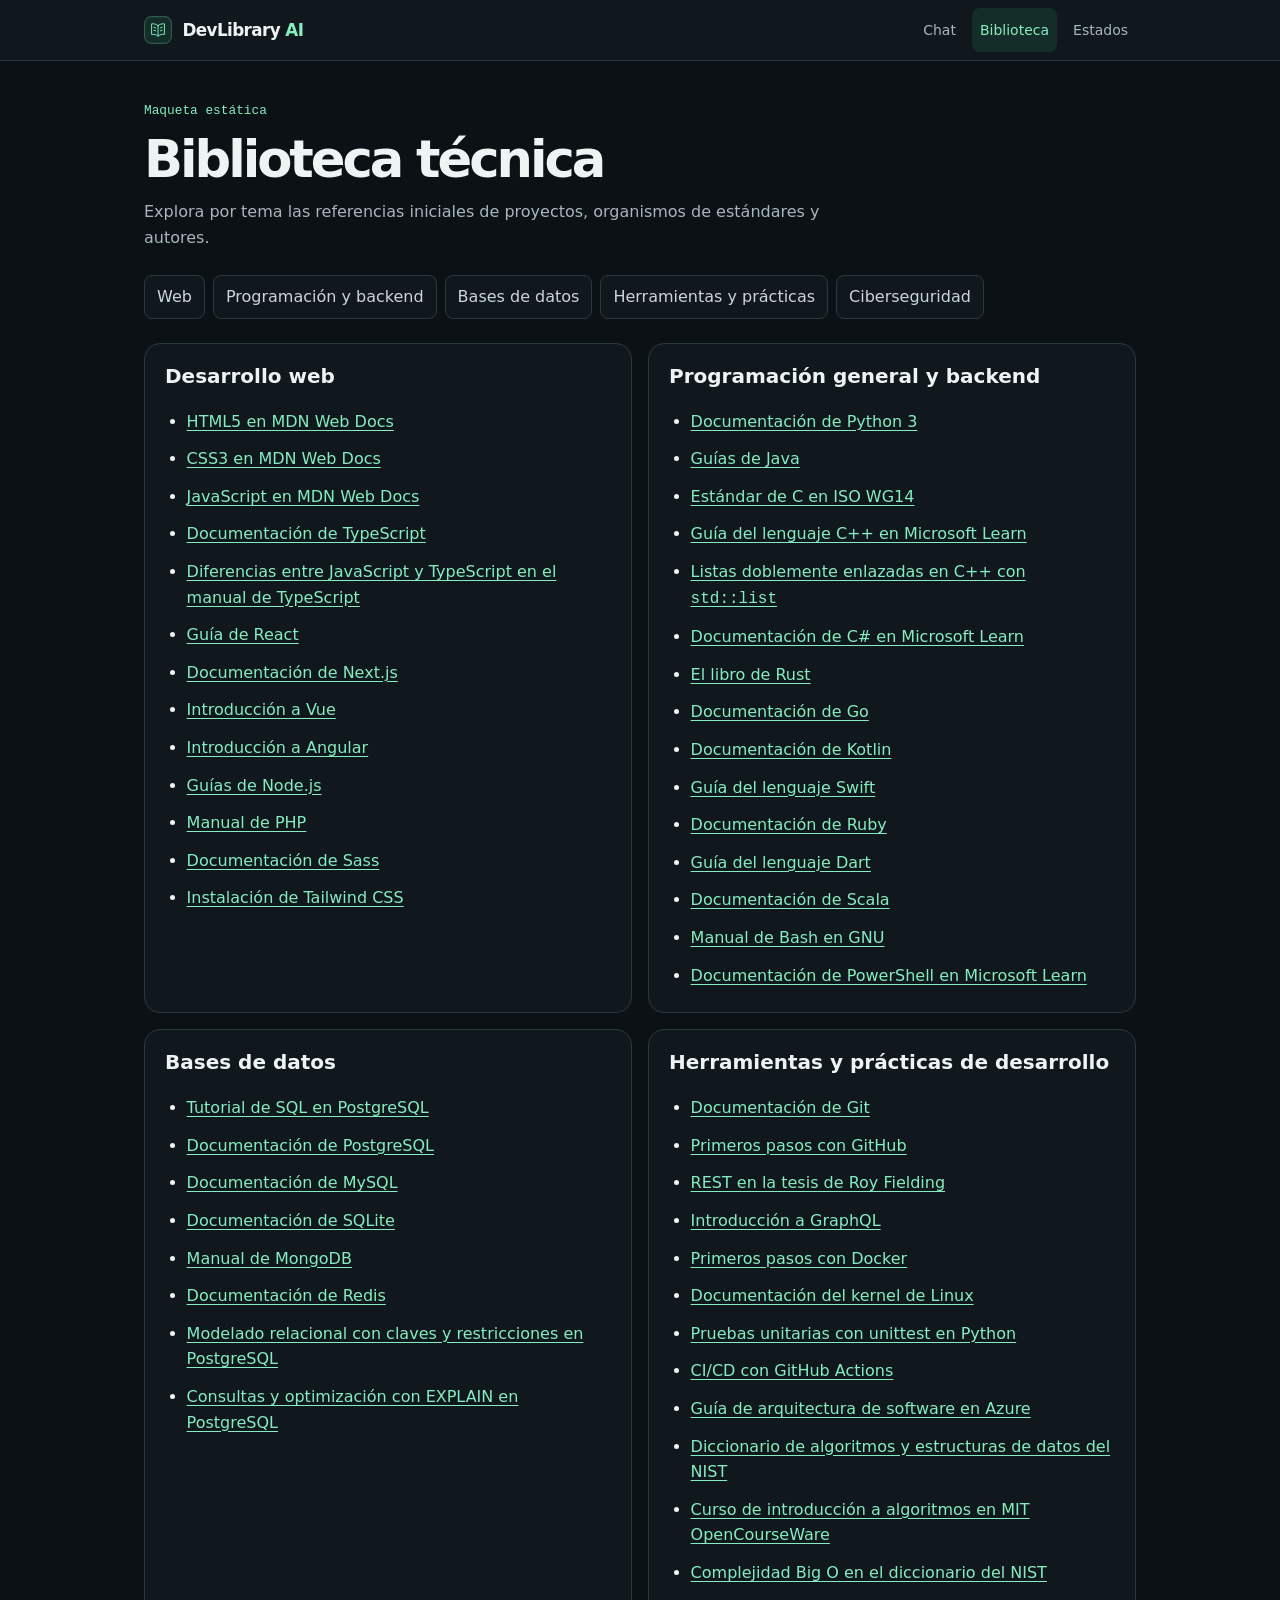
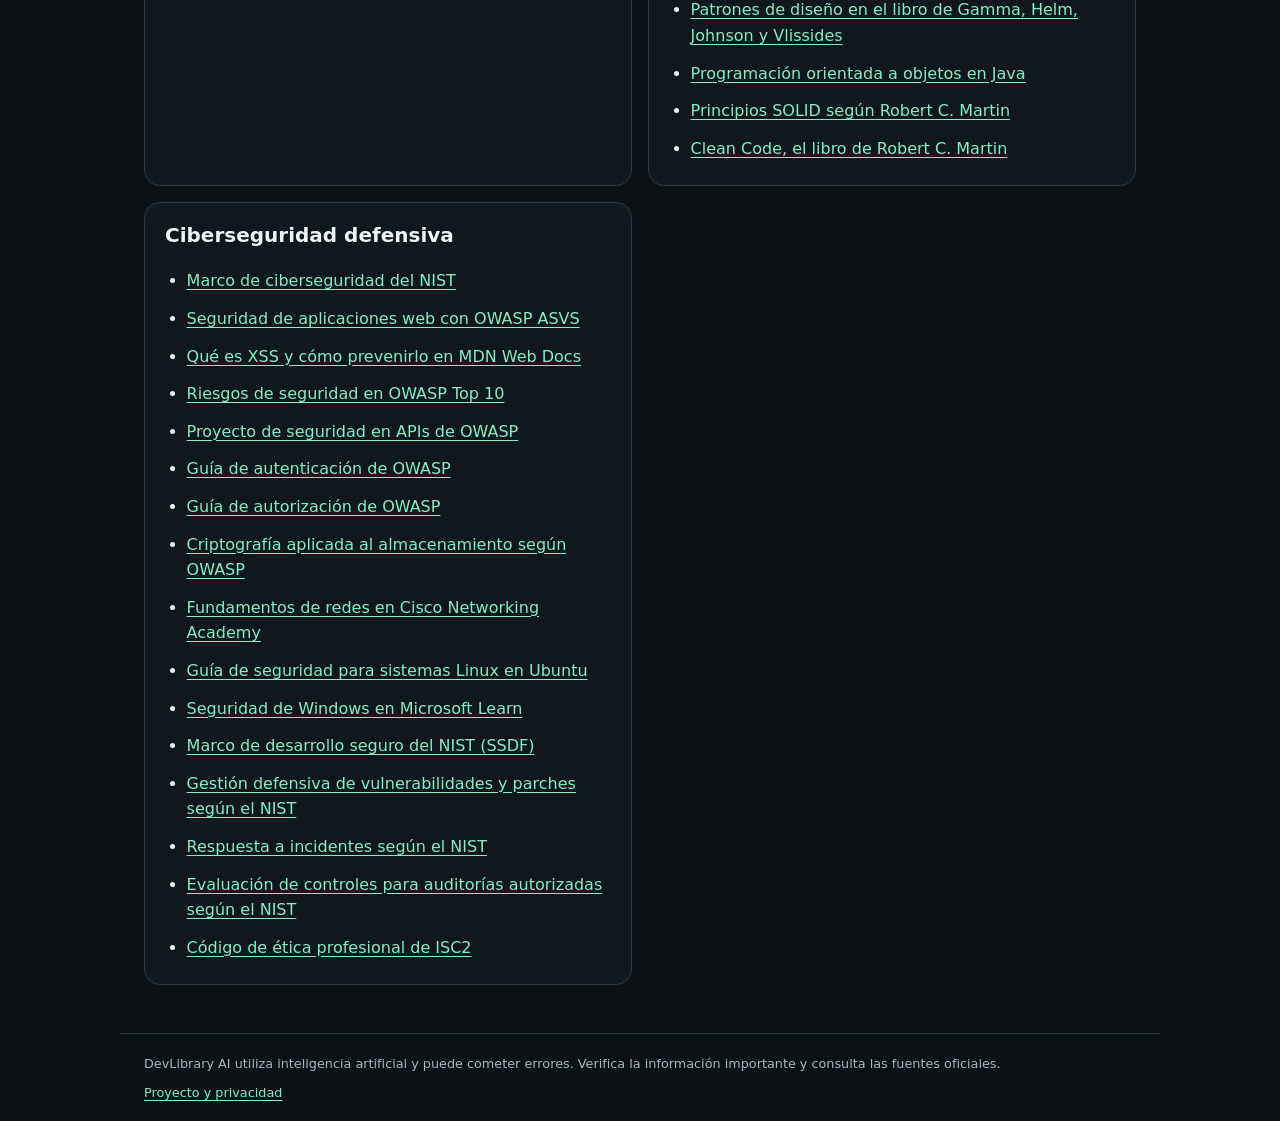
==== DevLibrary-AI/biblioteca.html @ d145ead6 "Añadir DevLibrary AI como proyecto estático" ====
<!doctype html>
<html lang="es">
<head>
  <meta charset="utf-8">
  <meta name="viewport" content="width=device-width, initial-scale=1">
  <title>Biblioteca técnica | DevLibrary AI</title>
  <meta name="description" content="Referencias iniciales sobre programación, desarrollo de software y ciberseguridad defensiva.">
  <link rel="icon" href="assets/icons/brand.svg" type="image/svg+xml">
  <link rel="stylesheet" href="css/styles.css">
</head>
<body class="subpage">
  <a class="skip-link" href="#contenido">Saltar al contenido</a>
  <header class="sub-header">
    <div class="sub-header__inner">
      <a class="brand" href="index.html">
        <img src="assets/icons/brand.svg" width="28" height="28" alt="">
        <span>DevLibrary <span class="brand__accent">AI</span></span>
      </a>
      <nav class="sub-nav" aria-label="Navegación principal">
        <a href="index.html">Chat</a>
        <a href="biblioteca.html" aria-current="page">Biblioteca</a>
        <a href="estados.html">Estados</a>
      </nav>
    </div>
  </header>

  <main class="page" id="contenido" tabindex="-1">
    <header class="page-intro">
      <p class="eyebrow">Maqueta estática</p>
      <h1>Biblioteca técnica</h1>
      <p>Explora por tema las referencias iniciales de proyectos, organismos de estándares y autores.</p>
    </header>

    <nav class="section-nav" aria-label="Temas de la biblioteca">
      <ul>
        <li><a href="#web">Web</a></li>
        <li><a href="#backend">Programación y backend</a></li>
        <li><a href="#datos">Bases de datos</a></li>
        <li><a href="#herramientas">Herramientas y prácticas</a></li>
        <li><a href="#seguridad">Ciberseguridad</a></li>
      </ul>
    </nav>

    <div class="catalog-grid">
      <section class="catalog-card" id="web">
        <h2>Desarrollo web</h2>
        <ul>
          <li><a href="https://developer.mozilla.org/es/docs/Web/HTML">HTML5 en MDN Web Docs</a></li>
          <li><a href="https://developer.mozilla.org/es/docs/Web/CSS">CSS3 en MDN Web Docs</a></li>
          <li><a href="https://developer.mozilla.org/es/docs/Web/JavaScript">JavaScript en MDN Web Docs</a></li>
          <li><a href="https://www.typescriptlang.org/docs/">Documentación de TypeScript</a></li>
          <li id="javascript-typescript"><a href="https://www.typescriptlang.org/docs/handbook/typescript-from-scratch.html">Diferencias entre JavaScript y TypeScript en el manual de TypeScript</a></li>
          <li><a href="https://react.dev/learn">Guía de React</a></li>
          <li><a href="https://nextjs.org/docs">Documentación de Next.js</a></li>
          <li><a href="https://vuejs.org/guide/introduction.html">Introducción a Vue</a></li>
          <li><a href="https://angular.dev/overview">Introducción a Angular</a></li>
          <li><a href="https://nodejs.org/en/learn">Guías de Node.js</a></li>
          <li><a href="https://www.php.net/manual/es/">Manual de PHP</a></li>
          <li><a href="https://sass-lang.com/documentation/">Documentación de Sass</a></li>
          <li><a href="https://tailwindcss.com/docs/installation">Instalación de Tailwind CSS</a></li>
        </ul>
      </section>

      <section class="catalog-card" id="backend">
        <h2>Programación general y backend</h2>
        <ul>
          <li><a href="https://docs.python.org/3/">Documentación de Python 3</a></li>
          <li><a href="https://dev.java/learn/">Guías de Java</a></li>
          <li><a href="https://www.open-std.org/jtc1/sc22/wg14/">Estándar de C en ISO WG14</a></li>
          <li><a href="https://learn.microsoft.com/es-es/cpp/cpp/?view=msvc-170">Guía del lenguaje C++ en Microsoft Learn</a></li>
          <li id="cpp"><a href="https://learn.microsoft.com/es-es/cpp/standard-library/list-class?view=msvc-170">Listas doblemente enlazadas en C++ con <code>std::list</code></a></li>
          <li><a href="https://learn.microsoft.com/es-es/dotnet/csharp/">Documentación de C# en Microsoft Learn</a></li>
          <li><a href="https://doc.rust-lang.org/book/">El libro de Rust</a></li>
          <li><a href="https://go.dev/doc/">Documentación de Go</a></li>
          <li><a href="https://kotlinlang.org/docs/home.html">Documentación de Kotlin</a></li>
          <li><a href="https://docs.swift.org/swift-book/documentation/the-swift-programming-language/">Guía del lenguaje Swift</a></li>
          <li><a href="https://www.ruby-lang.org/en/documentation/">Documentación de Ruby</a></li>
          <li><a href="https://dart.dev/language">Guía del lenguaje Dart</a></li>
          <li><a href="https://docs.scala-lang.org/">Documentación de Scala</a></li>
          <li><a href="https://www.gnu.org/software/bash/manual/">Manual de Bash en GNU</a></li>
          <li><a href="https://learn.microsoft.com/es-es/powershell/">Documentación de PowerShell en Microsoft Learn</a></li>
        </ul>
      </section>

      <section class="catalog-card" id="datos">
        <h2>Bases de datos</h2>
        <ul>
          <li><a href="https://www.postgresql.org/docs/current/tutorial-sql.html">Tutorial de SQL en PostgreSQL</a></li>
          <li><a href="https://www.postgresql.org/docs/">Documentación de PostgreSQL</a></li>
          <li><a href="https://dev.mysql.com/doc/">Documentación de MySQL</a></li>
          <li><a href="https://www.sqlite.org/docs.html">Documentación de SQLite</a></li>
          <li><a href="https://www.mongodb.com/docs/manual/">Manual de MongoDB</a></li>
          <li><a href="https://redis.io/docs/latest/">Documentación de Redis</a></li>
          <li><a href="https://www.postgresql.org/docs/current/ddl-constraints.html">Modelado relacional con claves y restricciones en PostgreSQL</a></li>
          <li><a href="https://www.postgresql.org/docs/current/using-explain.html">Consultas y optimización con EXPLAIN en PostgreSQL</a></li>
        </ul>
      </section>

      <section class="catalog-card" id="herramientas">
        <h2>Herramientas y prácticas de desarrollo</h2>
        <ul>
          <li><a href="https://git-scm.com/doc">Documentación de Git</a></li>
          <li><a href="https://docs.github.com/es/get-started">Primeros pasos con GitHub</a></li>
          <li><a href="https://ics.uci.edu/~fielding/pubs/dissertation/rest_arch_style.htm">REST en la tesis de Roy Fielding</a></li>
          <li><a href="https://graphql.org/learn/">Introducción a GraphQL</a></li>
          <li><a href="https://docs.docker.com/get-started/">Primeros pasos con Docker</a></li>
          <li><a href="https://docs.kernel.org/">Documentación del kernel de Linux</a></li>
          <li><a href="https://docs.python.org/es/3/library/unittest.html">Pruebas unitarias con unittest en Python</a></li>
          <li><a href="https://docs.github.com/es/actions">CI/CD con GitHub Actions</a></li>
          <li><a href="https://learn.microsoft.com/es-es/azure/architecture/guide/">Guía de arquitectura de software en Azure</a></li>
          <li><a href="https://xlinux.nist.gov/dads/">Diccionario de algoritmos y estructuras de datos del NIST</a></li>
          <li><a href="https://ocw.mit.edu/courses/6-006-introduction-to-algorithms-spring-2020/">Curso de introducción a algoritmos en MIT OpenCourseWare</a></li>
          <li><a href="https://xlinux.nist.gov/dads/HTML/bigOnotation.html">Complejidad Big O en el diccionario del NIST</a></li>
          <li><a href="https://www.informit.com/store/design-patterns-elements-of-reusable-object-oriented-9780201633610">Patrones de diseño en el libro de Gamma, Helm, Johnson y Vlissides</a></li>
          <li><a href="https://dev.java/learn/oop/">Programación orientada a objetos en Java</a></li>
          <li><a href="https://blog.cleancoder.com/uncle-bob/2020/10/18/Solid-Relevance.html">Principios SOLID según Robert C. Martin</a></li>
          <li><a href="https://www.informit.com/store/clean-code-a-handbook-of-agile-software-craftsmanship-9780132350884">Clean Code, el libro de Robert C. Martin</a></li>
        </ul>
      </section>

      <section class="catalog-card" id="seguridad">
        <h2>Ciberseguridad defensiva</h2>
        <ul>
          <li><a href="https://www.nist.gov/cyberframework">Marco de ciberseguridad del NIST</a></li>
          <li><a href="https://owasp.org/www-project-application-security-verification-standard/">Seguridad de aplicaciones web con OWASP ASVS</a></li>
          <li id="seguridad-web"><a href="https://developer.mozilla.org/es/docs/Glossary/Cross-site_scripting">Qué es XSS y cómo prevenirlo en MDN Web Docs</a></li>
          <li><a href="https://owasp.org/www-project-top-ten/">Riesgos de seguridad en OWASP Top 10</a></li>
          <li><a href="https://owasp.org/www-project-api-security/">Proyecto de seguridad en APIs de OWASP</a></li>
          <li><a href="https://cheatsheetseries.owasp.org/cheatsheets/Authentication_Cheat_Sheet.html">Guía de autenticación de OWASP</a></li>
          <li><a href="https://cheatsheetseries.owasp.org/cheatsheets/Authorization_Cheat_Sheet.html">Guía de autorización de OWASP</a></li>
          <li><a href="https://cheatsheetseries.owasp.org/cheatsheets/Cryptographic_Storage_Cheat_Sheet.html">Criptografía aplicada al almacenamiento según OWASP</a></li>
          <li><a href="https://www.netacad.com/courses/networking-basics">Fundamentos de redes en Cisco Networking Academy</a></li>
          <li><a href="https://documentation.ubuntu.com/security/">Guía de seguridad para sistemas Linux en Ubuntu</a></li>
          <li><a href="https://learn.microsoft.com/es-es/windows/security/">Seguridad de Windows en Microsoft Learn</a></li>
          <li><a href="https://csrc.nist.gov/pubs/sp/800/218/final">Marco de desarrollo seguro del NIST (SSDF)</a></li>
          <li><a href="https://csrc.nist.gov/pubs/sp/800/40/r4/final">Gestión defensiva de vulnerabilidades y parches según el NIST</a></li>
          <li><a href="https://csrc.nist.gov/pubs/sp/800/61/r3/final">Respuesta a incidentes según el NIST</a></li>
          <li><a href="https://csrc.nist.gov/pubs/sp/800/53/a/r5/final">Evaluación de controles para auditorías autorizadas según el NIST</a></li>
          <li><a href="https://www.isc2.org/ethics">Código de ética profesional de ISC2</a></li>
        </ul>
      </section>
    </div>
  </main>

  <footer class="sub-footer">
    <p>DevLibrary AI utiliza inteligencia artificial y puede cometer errores. Verifica la información importante y consulta las fuentes oficiales.</p>
    <p><a href="index.html#proyecto">Proyecto y privacidad</a></p>
  </footer>
</body>
</html>
---- DevLibrary-AI/css/styles.css ----
/* 1. Tokens */
:root {
  color-scheme: dark;
  --canvas: #0b1115;
  --surface: #10181d;
  --panel: #131e24;
  --raised: #1c2a31;
  --line: #293940;
  --field-line: #53676f;
  --text: #edf4f3;
  --muted: #a6b7bd;
  --soft: #c8d7da;
  --mint: #85edc0;
  --mint-bg: #152d28;
  --mint-line: #31594d;
  --blue-bg: #1b263e;
  --cyan-bg: #162b35;
  --amber: #f2cca0;
  --amber-bg: #312620;
  --danger: #ffb5b1;
  --danger-bg: #302123;
  --font: "Inter", system-ui, -apple-system, BlinkMacSystemFont, "Segoe UI", sans-serif;
  --mono: "JetBrains Mono", ui-monospace, "Cascadia Code", Consolas, monospace;
  --s1: .25rem;
  --s2: .5rem;
  --s3: .75rem;
  --s4: 1rem;
  --s5: 1.25rem;
  --s6: 1.5rem;
  --s8: 2rem;
  --s10: 2.5rem;
  --s12: 3rem;
  --r1: .5rem;
  --r2: .75rem;
  --r3: 1rem;
  --sidebar: 15.5rem;
  --reading: 46rem;
  --wide: 65rem;
  --shadow: 0 12px 32px #0003;
}

/* 2. Normalización y base */
*, *::before, *::after { box-sizing: border-box; }

body {
  margin: 0;
  background: var(--canvas);
  color: var(--text);
  font: 1rem/1.6 var(--font);
  overflow-wrap: anywhere;
}

h1, h2, h3, h4, p { margin: 0; }
h1, h2, h3, h4 { line-height: 1.25; }
ul, ol { padding-inline-start: 1.35em; }
img { display: block; }
button, textarea { font: inherit; }
textarea { color: inherit; }
a { color: var(--mint); text-underline-offset: .2em; }
a:hover { color: var(--text); }
:focus-visible { outline: 2px solid var(--mint); outline-offset: 3px; }
[tabindex="-1"]:focus { outline-offset: -2px; }
[id] { scroll-margin-block-start: var(--s4); }

.visually-hidden,
.skip-link:not(:focus) {
  position: absolute;
  width: 1px;
  height: 1px;
  padding: 0;
  margin: -1px;
  clip-path: inset(50%);
  overflow: hidden;
  white-space: nowrap;
}

.skip-link:focus {
  position: fixed;
  z-index: 3;
  inset: var(--s3) auto auto var(--s3);
  padding: var(--s2) var(--s4);
  border-radius: var(--r1);
  background: var(--mint-bg);
  color: var(--mint);
}

/* 3. Navegación y distribución */
.workspace { min-block-size: 100vh; }

.workspace-header,
.sub-header { background: var(--surface); border-block-end: 1px solid var(--line); }

.workspace-header,
.sub-header__inner {
  display: flex;
  flex-wrap: wrap;
  align-items: center;
  justify-content: space-between;
  column-gap: var(--s5);
  row-gap: var(--s1);
  padding: var(--s2) var(--s4);
}

.brand {
  display: inline-flex;
  align-items: center;
  gap: .65rem;
  min-block-size: 2.75rem;
  color: var(--text);
  font-size: 1.05rem;
  font-weight: 750;
  letter-spacing: -.035em;
  text-decoration: none;
}

.brand img { flex: none; }
.brand__accent { color: var(--mint); }

.workspace-header__nav,
.sub-nav {
  display: flex;
  align-items: center;
  flex-wrap: wrap;
  gap: var(--s1) var(--s2);
}

.workspace-header__nav { flex-basis: 100%; order: 1; }

.workspace-header__nav a,
.sub-nav a {
  display: inline-flex;
  align-items: center;
  min-block-size: 2.75rem;
  padding-inline: var(--s2);
  border-radius: var(--r1);
  color: var(--muted);
  font-size: .875rem;
  text-decoration: none;
}

.workspace-header__nav a:hover,
.sub-nav a:hover { color: var(--text); background: var(--raised); }

.workspace-header__nav [aria-current="page"],
.sub-nav [aria-current="page"] { color: var(--mint); background: var(--mint-bg); }

.mode {
  display: inline-flex;
  align-items: center;
  gap: var(--s2);
  color: var(--muted);
  font-size: .75rem;
}

.mode::before {
  content: "";
  width: .4rem;
  height: .4rem;
  border-radius: 50%;
  background: var(--mint);
}

.sidebar { display: none; }

/* 4. Bienvenida y sugerencias */
.chat {
  display: flex;
  min-inline-size: 0;
  flex-direction: column;
  background-image: radial-gradient(ellipse at 50% 8%, #15332e65, transparent 58%);
}

.chat__inner {
  width: min(100%, var(--reading));
  margin-inline: auto;
  padding: var(--s8) var(--s4) var(--s4);
}

.welcome { text-align: center; margin-block-end: var(--s8); }

.welcome__emblem {
  display: grid;
  width: 5.75rem;
  aspect-ratio: 1;
  place-items: center;
  margin: 0 auto var(--s5);
  border: 1px solid var(--mint-line);
  border-radius: 1.5rem;
  background: linear-gradient(145deg, #284a3e, #10221f 70%);
  box-shadow: 0 0 44px #449d7340;
}

.welcome__description {
  max-width: 50ch;
  margin: var(--s3) auto 0;
  color: var(--muted);
}

.welcome h1, .page-intro h1 {
  font-size: clamp(2rem, 6vw, 3.2rem);
  letter-spacing: -.059em;
  line-height: 1.08;
  text-wrap: balance;
}

.suggestions { margin-block-end: var(--s6); }
.suggestions h2 { margin-block-end: var(--s3); color: var(--soft); font-size: .875rem; }

.suggestions__grid {
  display: grid;
  gap: var(--s2);
  list-style: none;
  padding: 0;
  margin: 0;
}

.suggestion {
  display: grid;
  grid-template-columns: auto minmax(0, 1fr) auto;
  gap: var(--s3);
  align-items: center;
  height: 100%;
  min-block-size: 4.25rem;
  padding: var(--s2) var(--s3);
  border: 1px solid var(--line);
  border-radius: var(--r2);
  background: var(--surface);
  text-decoration: none;
}

.suggestion:hover { background: var(--panel); border-color: var(--field-line); }

.suggestion__icon {
  display: grid;
  place-items: center;
  inline-size: 2.1rem;
  block-size: 2.1rem;
  border-radius: var(--r1);
}

.suggestion__icon--web { background: var(--mint-bg); }
.suggestion__icon--python { background: var(--blue-bg); }
.suggestion__icon--data { background: var(--cyan-bg); }
.suggestion__icon--security { background: var(--amber-bg); }

.suggestion strong { display: block; color: var(--text); font-size: .9rem; }
.suggestion strong + span { display: block; color: var(--muted); font-size: .82rem; }

/* 5. Consulta y pie */
.chat__composer { display: grid; gap: var(--s2); min-inline-size: 0; }
.chat__composer label { color: var(--soft); font-size: .875rem; font-weight: 650; }

.chat__input {
  display: flex;
  gap: var(--s2);
  align-items: flex-end;
  padding: var(--s2);
  border: 1px solid var(--field-line);
  border-radius: var(--r3);
  background: var(--panel);
  box-shadow: var(--shadow);
}

.chat__composer textarea {
  display: block;
  width: 100%;
  min-width: 0;
  min-height: 3.2rem;
  padding: var(--s2) var(--s3);
  border: 1px solid var(--field-line);
  border-radius: var(--r1);
  background: var(--panel);
  resize: vertical;
}

.chat__input textarea {
  flex: 1;
  border-color: transparent;
  background: transparent;
}

.chat__composer textarea::placeholder { color: var(--muted); opacity: 1; }

.chat__composer button {
  display: inline-grid;
  place-items: center;
  min-height: 2.75rem;
  min-width: 2.75rem;
  justify-self: start;
  padding: var(--s2) var(--s3);
  border: 1px solid var(--field-line);
  border-radius: var(--r1);
  color: var(--text);
  background: var(--raised);
}

.chat__input button { padding: var(--s2); }
.chat__composer button:disabled { color: var(--muted); cursor: default; }

.chat__hint,
.workspace-footer,
.sub-footer { color: var(--muted); font-size: .8rem; }

.workspace-footer {
  width: min(100%, var(--reading));
  margin-inline: auto;
  padding: var(--s2) var(--s4) var(--s4);
  text-align: center;
}

.project-info { margin-block-start: var(--s2); }
.project-info summary {
  width: fit-content;
  margin-inline: auto;
  padding-block: var(--s2);
  cursor: pointer;
  color: var(--soft);
}
.project-info p + p { margin-block-start: var(--s2); }

/* 6. Biblioteca y galería */
.sub-header__inner,
.page,
.sub-footer {
  width: min(100%, var(--wide));
  margin-inline: auto;
  padding-inline: var(--s4);
}

.page { padding-block: var(--s10) var(--s12); }
.page-intro { max-inline-size: 68ch; display: grid; gap: var(--s3); margin-block-end: var(--s6); }
.page-intro p { color: var(--muted); }
.eyebrow { color: var(--mint); font: .8rem/1.5 var(--mono); }
.page-intro .eyebrow { color: var(--mint); }
.sub-footer { padding-block: var(--s5); border-block-start: 1px solid var(--line); }
.sub-footer p + p { margin-block-start: var(--s2); }

.section-nav {
  display: flex;
  flex-wrap: wrap;
  align-items: center;
  gap: var(--s2);
  margin-block: 0 var(--s6);
  padding: 0;
  list-style: none;
}

.section-nav ul {
  display: flex;
  flex-wrap: wrap;
  gap: var(--s2);
  margin: 0;
  padding: 0;
  list-style: none;
}

.section-nav a {
  display: inline-flex;
  align-items: center;
  min-block-size: 2.75rem;
  padding: var(--s1) var(--s3);
  border: 1px solid var(--line);
  border-radius: var(--r1);
  background: var(--surface);
  color: var(--soft);
  text-decoration: none;
}

.section-nav a:hover { border-color: var(--mint-line); background: var(--mint-bg); color: var(--mint); }

.catalog-grid { display: grid; gap: var(--s4); }
.catalog-card, .state {
  min-inline-size: 0;
  padding: var(--s4);
  background: var(--surface);
  border: 1px solid var(--line);
  border-radius: var(--r3);
}

.catalog-card h2, .state h2 { font-size: 1.25rem; }
.catalog-card p, .state > p { margin-block-start: var(--s2); color: var(--muted); }
.catalog-card ul { margin-block-end: 0; }
.catalog-card li + li { margin-block-start: var(--s1); }

.catalog-card li > a {
  display: block;
  min-block-size: 1.5rem;
  padding-block: var(--s1);
}

.catalog-card :target {
  border-radius: var(--r1);
  background: var(--mint-bg);
  outline: 2px solid var(--mint-line);
  outline-offset: var(--s1);
}

.state + .state { margin-block-start: var(--s4); }
.state > * + * { margin-block-start: var(--s3); }
.state__label { color: var(--mint); font: .78rem/1.5 var(--mono); }
.state > .state__label { color: var(--mint); }

.chat__messages { display: grid; gap: var(--s4); min-inline-size: 0; }
.chat__messages[tabindex] {
  max-block-size: 34rem;
  overflow-y: auto;
  padding: var(--s3);
  border: 1px solid var(--line);
  border-radius: var(--r2);
  background: var(--canvas);
}

.chat__message {
  min-inline-size: 0;
  padding: var(--s4);
  border: 1px solid var(--line);
  border-radius: var(--r2);
  background: var(--panel);
}

.chat__message > * + * { margin-block-start: var(--s3); }
.chat__message--user { width: fit-content; max-width: 93%; justify-self: end; background: var(--mint-bg); border-color: var(--mint-line); }
.chat__message--assistant { max-width: var(--reading); }
.chat__sources { border-block-start: 1px solid var(--line); padding-block-start: var(--s3); }
.chat__sources ul { margin-block-end: 0; }

.chat__sources > p {
  margin-block-start: var(--s2);
  color: var(--muted);
  font-size: .875rem;
}

.code-block {
  display: block;
  max-inline-size: 100%;
  margin-inline: 0;
  padding: var(--s3);
  overflow-x: auto;
  border: 1px solid var(--line);
  border-radius: var(--r1);
  background: var(--canvas);
  color: var(--soft);
  font: .875rem/1.65 var(--mono);
  overflow-wrap: normal;
}

code { font-family: var(--mono); }

.status-box {
  display: grid;
  gap: var(--s2);
  padding: var(--s3) var(--s4);
  border: 1px solid var(--line);
  border-inline-start: 3px solid var(--field-line);
  border-radius: var(--r1);
  background: var(--panel);
  color: var(--soft);
}

.status-box--error { border-inline-start-color: var(--danger); background: var(--danger-bg); }
.status-box--loading { min-block-size: 6rem; border-inline-start-color: var(--mint); }
.status-box--neutral { border-inline-start-color: var(--amber); }

.status-box--loading::before {
  content: "";
  inline-size: .85rem;
  block-size: .85rem;
  border: 2px solid var(--mint-line);
  border-inline-end-color: var(--mint);
  border-radius: 50%;
  animation: rotate 1.1s linear infinite;
}

@keyframes rotate { to { transform: rotate(360deg); } }

/* 7. Adaptación */
@media (min-width: 35rem) {
  .workspace-header__nav { flex-basis: auto; order: 0; }
  .suggestions__grid, .catalog-grid { grid-template-columns: repeat(2, minmax(0, 1fr)); }
  .chat__inner { padding-inline: var(--s6); }
  .page, .sub-header__inner, .sub-footer { padding-inline: var(--s6); }
  .catalog-card, .state { padding: var(--s5); }
}

@media (min-width: 55rem) {
  .workspace {
    display: grid;
    grid-template: auto 1fr / var(--sidebar) minmax(0, 1fr);
  }

  .workspace-header {
    grid-column: 1 / -1;
    min-block-size: 4.25rem;
    padding-inline: var(--s5);
  }

  .workspace-header__nav { margin-inline-end: auto; }

  .sidebar {
    display: flex;
    background: var(--surface);
    border-inline-end: 1px solid var(--line);
  }

  .sidebar__nav {
    display: flex;
    flex-direction: column;
    width: 100%;
    gap: var(--s5);
    padding: var(--s4);
  }

  .sidebar__nav a {
    display: flex;
    align-items: center;
    gap: var(--s2);
    min-block-size: 2.45rem;
    padding: var(--s2);
    border-radius: var(--r1);
    color: var(--soft);
    font-size: .84rem;
    text-decoration: none;
  }

  .sidebar__nav a:hover { background: var(--raised); color: var(--text); }
  .sidebar__nav img { flex: none; }
  .sidebar__nav .sidebar__new {
    min-block-size: 2.75rem;
    justify-content: center;
    border: 1px solid var(--mint-line);
    background: var(--mint-bg);
    color: var(--mint);
    font-weight: 650;
  }

  .sidebar__section h2 {
    padding-inline: var(--s2);
    margin-block-end: var(--s1);
    color: var(--muted);
    font: .72rem/1.4 var(--mono);
  }

  .sidebar__section ul { margin: 0; padding: 0; list-style: none; }
  .sidebar__nav .sidebar__about { margin-block-start: auto; border-block-start: 1px solid var(--line); border-radius: 0; }
  .chat { justify-content: center; }
  .chat__inner { padding-block-start: var(--s10); }
  .welcome { margin-block-end: var(--s10); }
}

@media (prefers-reduced-motion: reduce) {
  .status-box--loading::before { animation: none; }
}
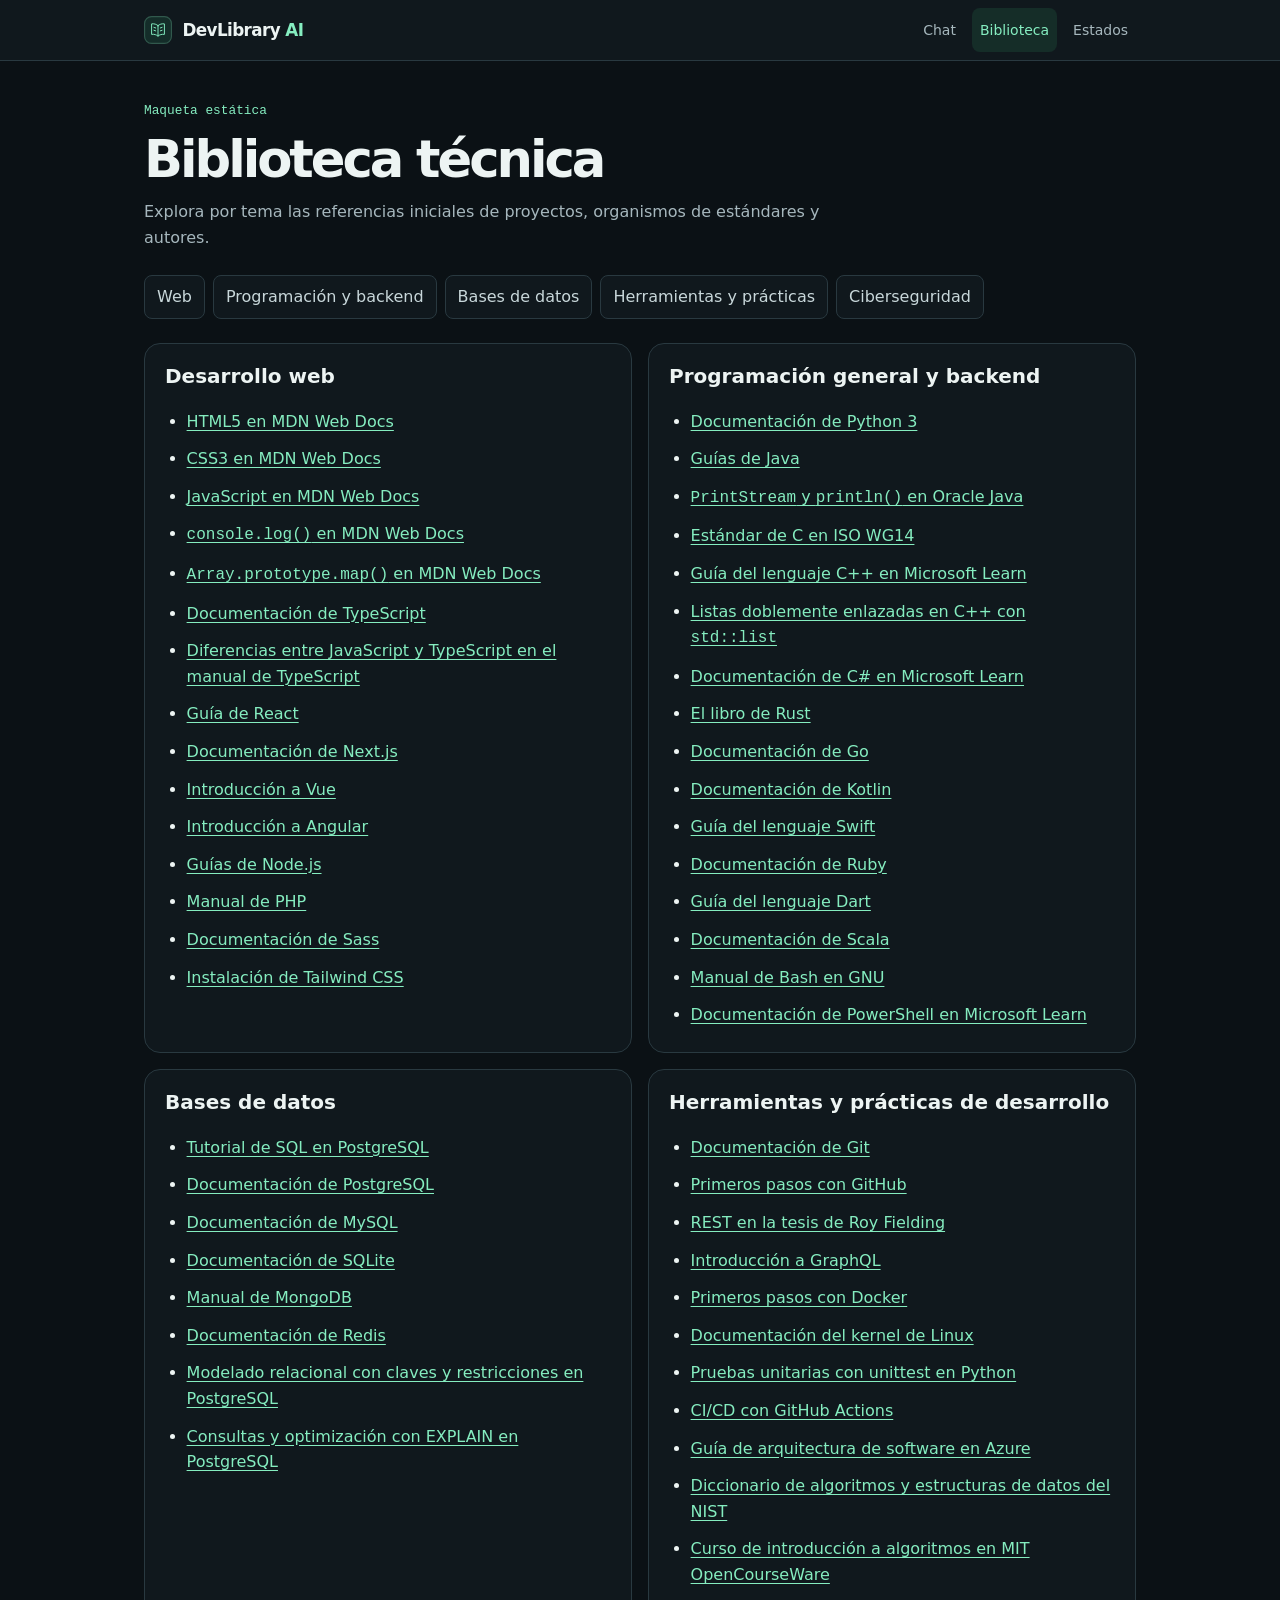
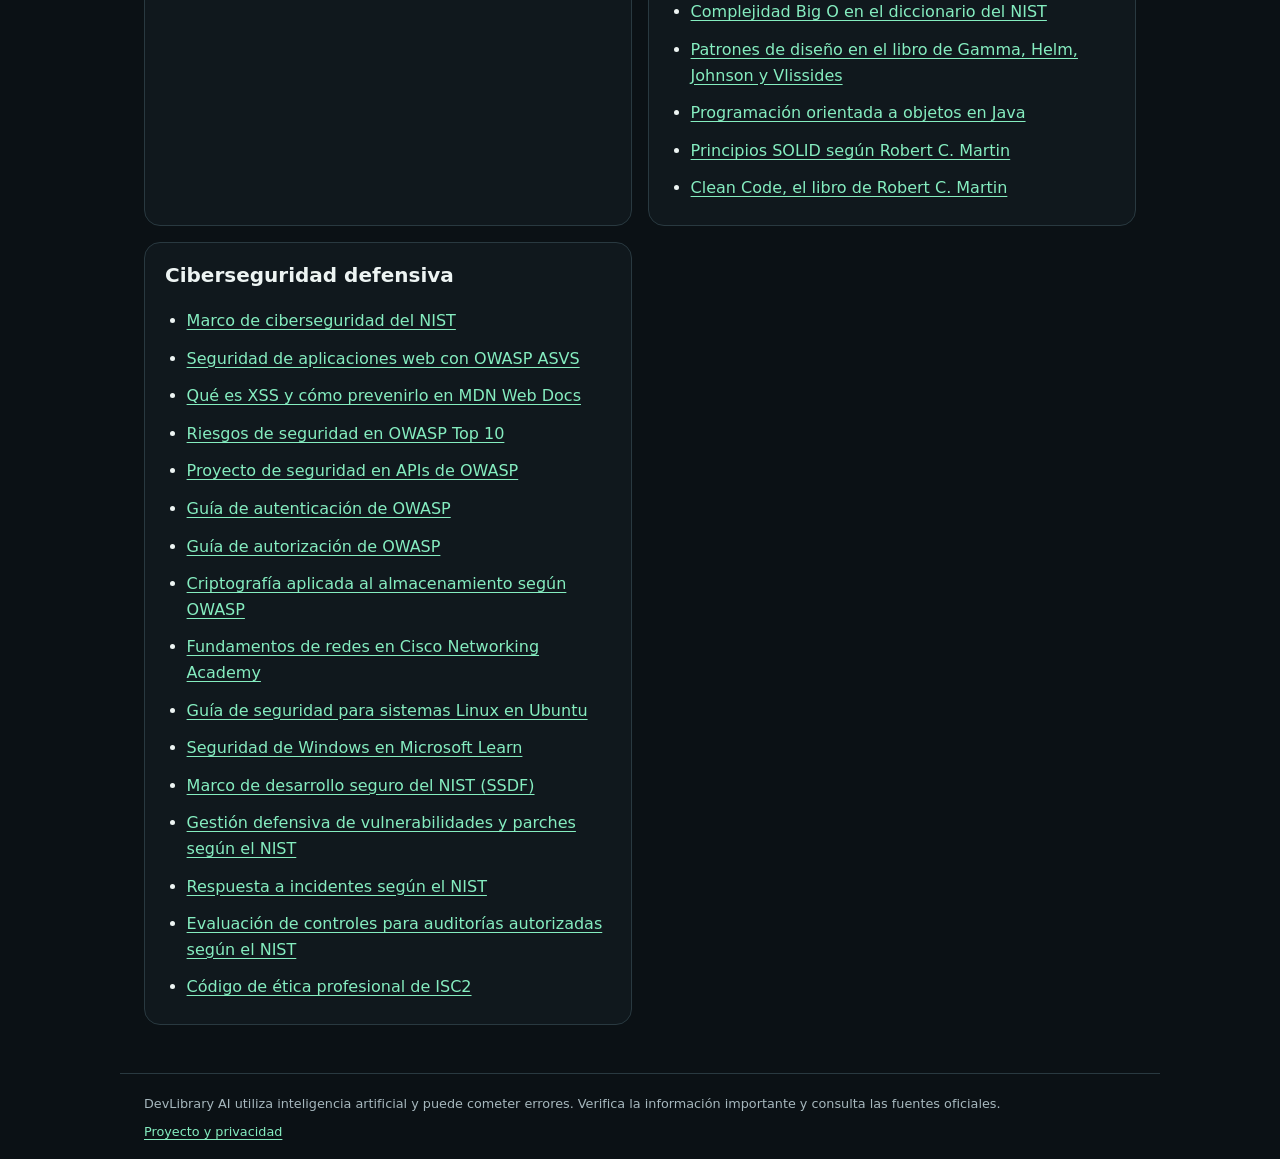
==== commit a28c2d23: "Ampliar ejemplos y referencias de JavaScript y Java" ====
--- a/DevLibrary-AI/biblioteca.html
+++ b/DevLibrary-AI/biblioteca.html
@@ -48,6 +48,8 @@
           <li><a href="https://developer.mozilla.org/es/docs/Web/HTML">HTML5 en MDN Web Docs</a></li>
           <li><a href="https://developer.mozilla.org/es/docs/Web/CSS">CSS3 en MDN Web Docs</a></li>
           <li><a href="https://developer.mozilla.org/es/docs/Web/JavaScript">JavaScript en MDN Web Docs</a></li>
+          <li><a href="https://developer.mozilla.org/es/docs/Web/API/console/log_static"><code>console.log()</code> en MDN Web Docs</a></li>
+          <li><a href="https://developer.mozilla.org/es/docs/Web/JavaScript/Reference/Global_Objects/Array/map"><code>Array.prototype.map()</code> en MDN Web Docs</a></li>
           <li><a href="https://www.typescriptlang.org/docs/">Documentación de TypeScript</a></li>
           <li id="javascript-typescript"><a href="https://www.typescriptlang.org/docs/handbook/typescript-from-scratch.html">Diferencias entre JavaScript y TypeScript en el manual de TypeScript</a></li>
           <li><a href="https://react.dev/learn">Guía de React</a></li>
@@ -66,6 +68,7 @@
         <ul>
           <li><a href="https://docs.python.org/3/">Documentación de Python 3</a></li>
           <li><a href="https://dev.java/learn/">Guías de Java</a></li>
+          <li><a href="https://docs.oracle.com/en/java/javase/25/docs/api/java.base/java/io/PrintStream.html"><code>PrintStream</code> y <code>println()</code> en Oracle Java</a></li>
           <li><a href="https://www.open-std.org/jtc1/sc22/wg14/">Estándar de C en ISO WG14</a></li>
           <li><a href="https://learn.microsoft.com/es-es/cpp/cpp/?view=msvc-170">Guía del lenguaje C++ en Microsoft Learn</a></li>
           <li id="cpp"><a href="https://learn.microsoft.com/es-es/cpp/standard-library/list-class?view=msvc-170">Listas doblemente enlazadas en C++ con <code>std::list</code></a></li>
--- a/DevLibrary-AI/css/styles.css
+++ b/DevLibrary-AI/css/styles.css
@@ -220,6 +220,8 @@
   gap: var(--s3);
   align-items: center;
   height: 100%;
+  width: 100%;
+  text-align: start;
   min-block-size: 4.25rem;
   padding: var(--s2) var(--s3);
   border: 1px solid var(--line);
@@ -229,6 +231,7 @@
 }
 
 .suggestion:hover { background: var(--panel); border-color: var(--field-line); }
+.suggestion:not(:disabled) { cursor: pointer; }
 
 .suggestion__icon {
   display: grid;
@@ -296,6 +299,23 @@
 
 .chat__input button { padding: var(--s2); }
 .chat__composer button:disabled { color: var(--muted); cursor: default; }
+.chat__composer button:not(:disabled) { background: var(--mint-bg); border-color: var(--mint-line); cursor: pointer; }
+.chat__composer button:not(:disabled):hover { border-color: var(--mint); }
+
+.chat__history:not([hidden]) {
+  display: grid;
+  gap: var(--s4);
+  max-block-size: min(55vh, 30rem);
+  margin-block-end: var(--s5);
+  padding: var(--s2);
+  overflow-y: auto;
+}
+
+.chat__history .chat__message p { white-space: pre-wrap; }
+.chat__history .chat__message small { display: block; color: var(--muted); }
+#estado-consulta { color: var(--danger); }
+#estado-consulta:empty { margin-block-start: calc(-1 * var(--s2)); }
+.chat__composer [aria-invalid="true"] { border-color: var(--danger); }
 
 .chat__hint,
 .workspace-footer,
@@ -460,6 +480,23 @@
 .status-box--error { border-inline-start-color: var(--danger); background: var(--danger-bg); }
 .status-box--loading { min-block-size: 6rem; border-inline-start-color: var(--mint); }
 .status-box--neutral { border-inline-start-color: var(--amber); }
+
+.chat__connection { margin-block-end: var(--s3); }
+.chat__connection:empty { margin: 0; padding: 0; border: 0; }
+.chat__pending { min-block-size: auto; }
+.chat__history .status-box h2 { font-size: 1rem; }
+
+.chat__retry {
+  justify-self: start;
+  padding: var(--s2) var(--s3);
+  border: 1px solid var(--field-line);
+  border-radius: var(--r1);
+  background: var(--raised);
+  color: var(--text);
+}
+
+.chat__retry:not(:disabled) { cursor: pointer; }
+.chat__retry:not(:disabled):hover { border-color: var(--mint); }
 
 .status-box--loading::before {
   content: "";
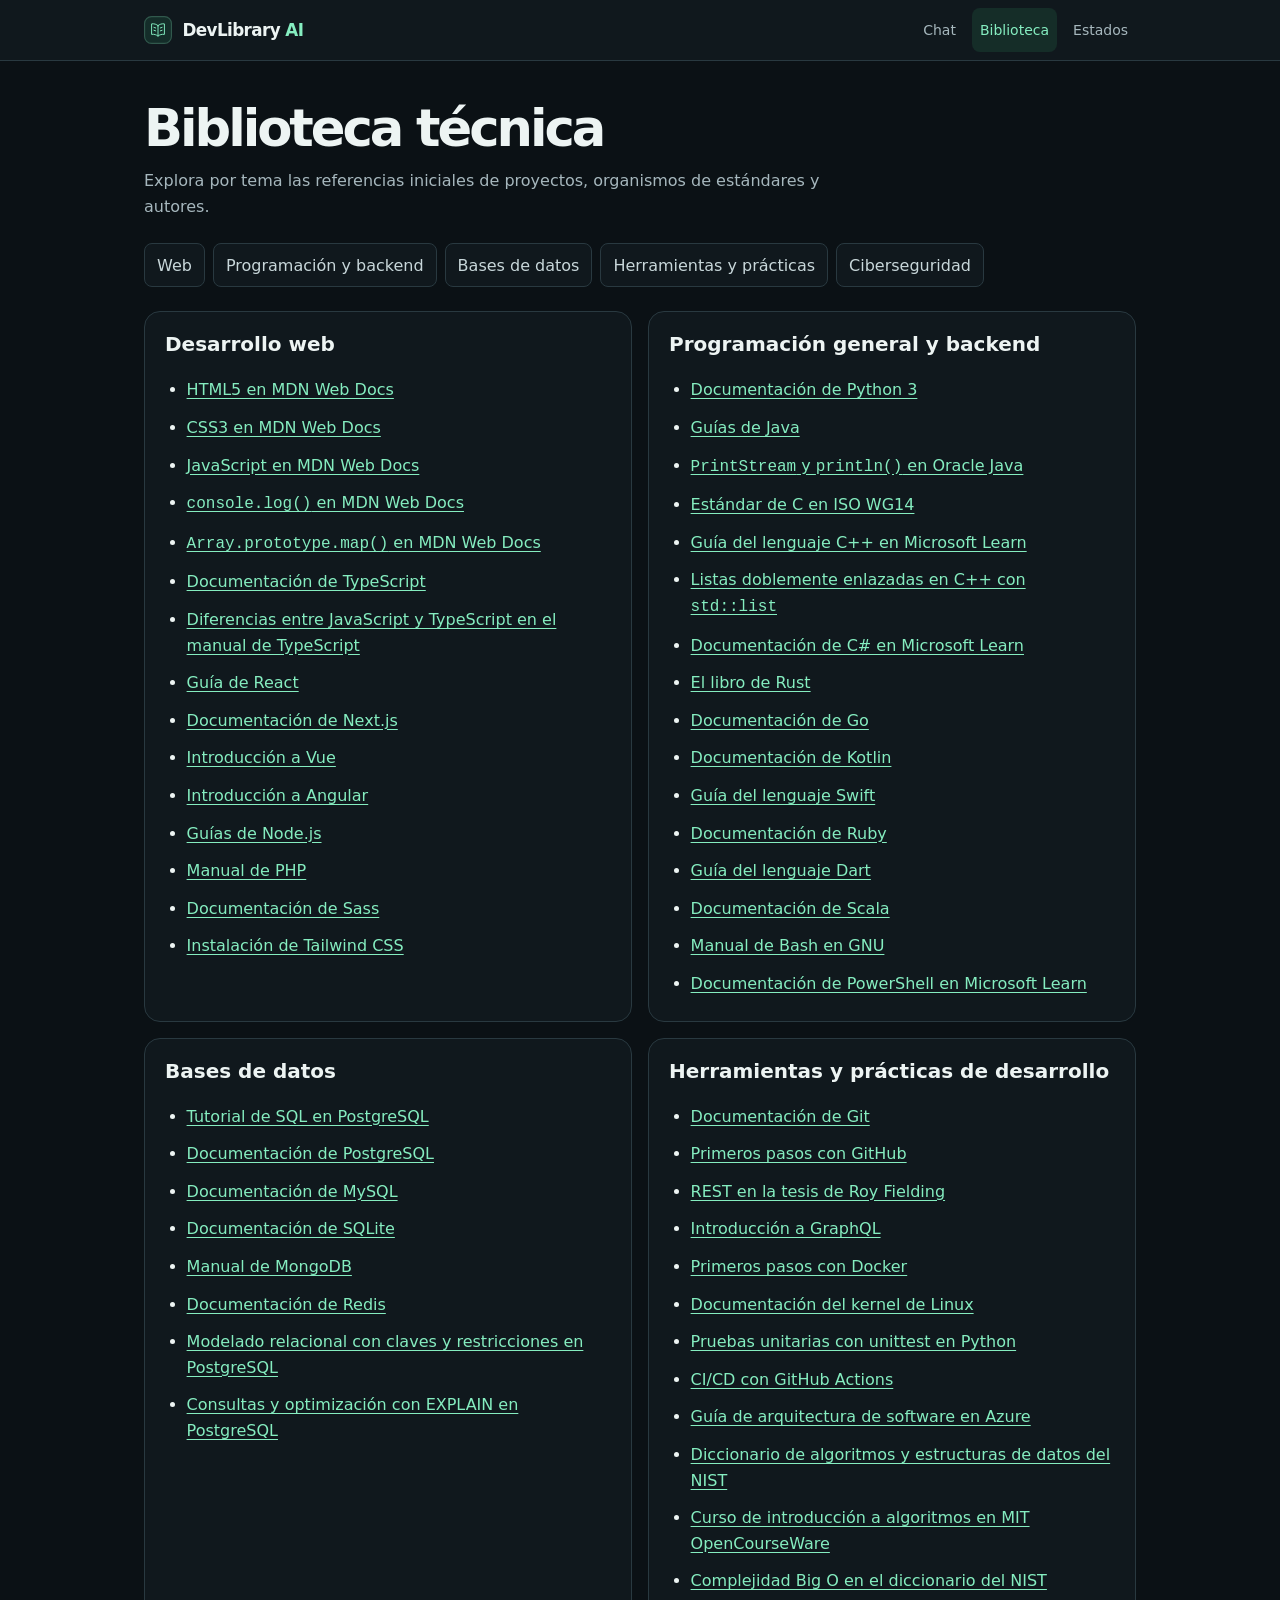
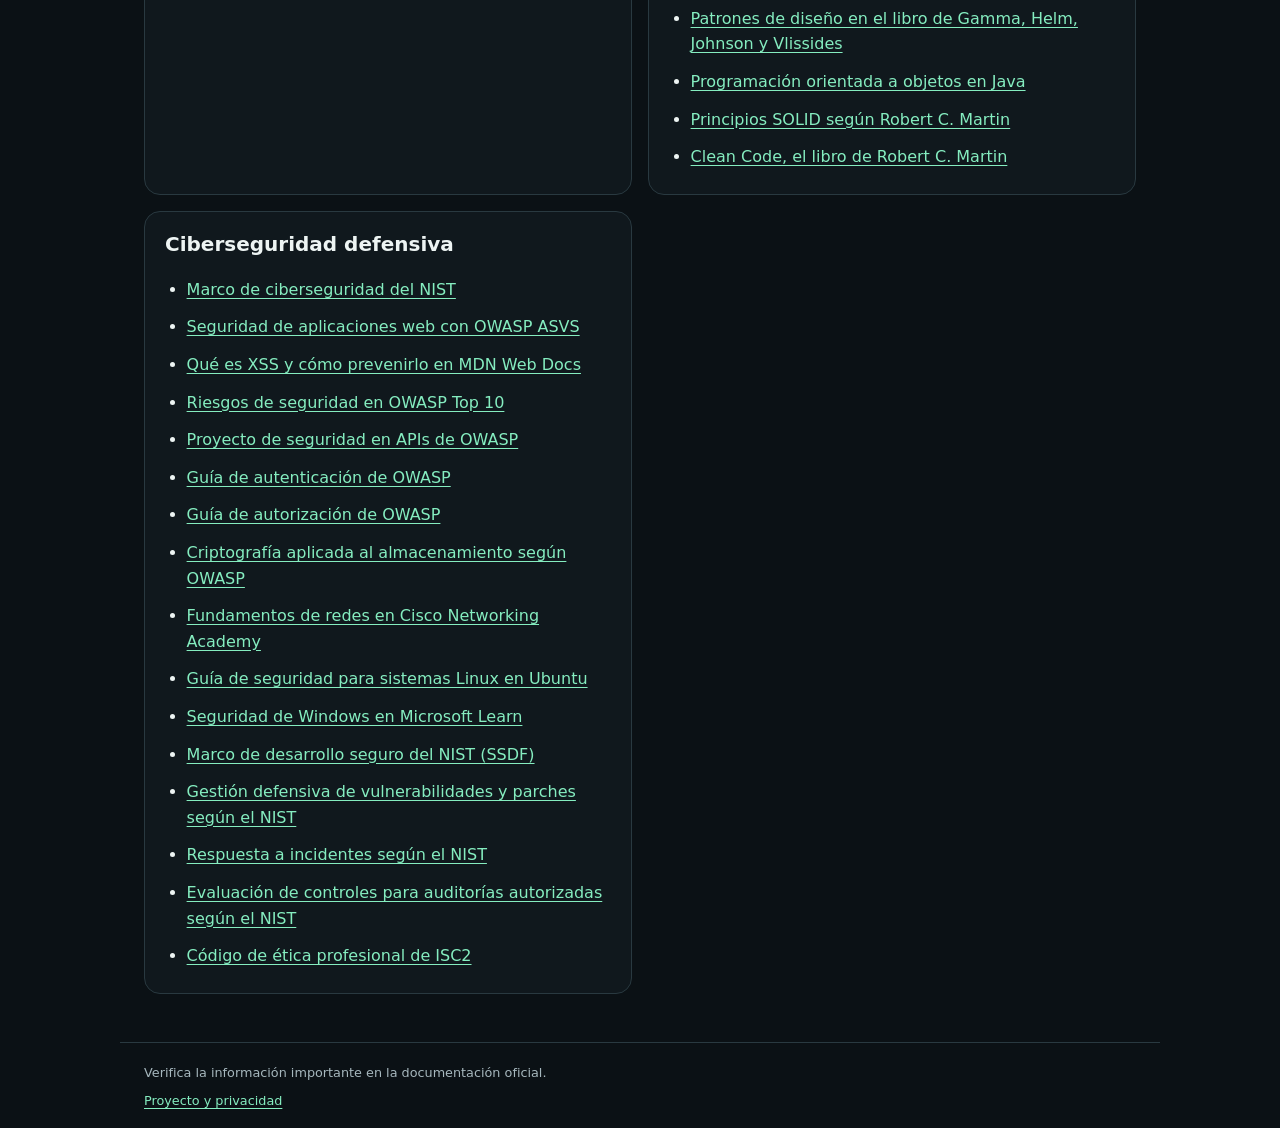
==== commit b6bd231e: "Dejar DevLibrary AI en HTML y CSS con alertas estáticas" ====
--- a/DevLibrary-AI/biblioteca.html
+++ b/DevLibrary-AI/biblioteca.html
@@ -6,7 +6,7 @@
   <title>Biblioteca técnica | DevLibrary AI</title>
   <meta name="description" content="Referencias iniciales sobre programación, desarrollo de software y ciberseguridad defensiva.">
   <link rel="icon" href="assets/icons/brand.svg" type="image/svg+xml">
-  <link rel="stylesheet" href="css/styles.css">
+  <link rel="stylesheet" href="css/styles.css?v=html-css">
 </head>
 <body class="subpage">
   <a class="skip-link" href="#contenido">Saltar al contenido</a>
@@ -26,7 +26,6 @@
 
   <main class="page" id="contenido" tabindex="-1">
     <header class="page-intro">
-      <p class="eyebrow">Maqueta estática</p>
       <h1>Biblioteca técnica</h1>
       <p>Explora por tema las referencias iniciales de proyectos, organismos de estándares y autores.</p>
     </header>
@@ -146,7 +145,7 @@
   </main>
 
   <footer class="sub-footer">
-    <p>DevLibrary AI utiliza inteligencia artificial y puede cometer errores. Verifica la información importante y consulta las fuentes oficiales.</p>
+    <p>Verifica la información importante en la documentación oficial.</p>
     <p><a href="index.html#proyecto">Proyecto y privacidad</a></p>
   </footer>
 </body>
--- a/DevLibrary-AI/css/styles.css
+++ b/DevLibrary-AI/css/styles.css
@@ -13,10 +13,7 @@
   --mint: #85edc0;
   --mint-bg: #152d28;
   --mint-line: #31594d;
-  --blue-bg: #1b263e;
-  --cyan-bg: #162b35;
   --amber: #f2cca0;
-  --amber-bg: #312620;
   --danger: #ffb5b1;
   --danger-bg: #302123;
   --font: "Inter", system-ui, -apple-system, BlinkMacSystemFont, "Segoe UI", sans-serif;
@@ -36,7 +33,6 @@
   --sidebar: 15.5rem;
   --reading: 46rem;
   --wide: 65rem;
-  --shadow: 0 12px 32px #0003;
 }
 
 /* 2. Normalización y base */
@@ -144,22 +140,6 @@
 .workspace-header__nav [aria-current="page"],
 .sub-nav [aria-current="page"] { color: var(--mint); background: var(--mint-bg); }
 
-.mode {
-  display: inline-flex;
-  align-items: center;
-  gap: var(--s2);
-  color: var(--muted);
-  font-size: .75rem;
-}
-
-.mode::before {
-  content: "";
-  width: .4rem;
-  height: .4rem;
-  border-radius: 50%;
-  background: var(--mint);
-}
-
 .sidebar { display: none; }
 
 /* 4. Bienvenida y sugerencias */
@@ -167,7 +147,6 @@
   display: flex;
   min-inline-size: 0;
   flex-direction: column;
-  background-image: radial-gradient(ellipse at 50% 8%, #15332e65, transparent 58%);
 }
 
 .chat__inner {
@@ -177,18 +156,6 @@
 }
 
 .welcome { text-align: center; margin-block-end: var(--s8); }
-
-.welcome__emblem {
-  display: grid;
-  width: 5.75rem;
-  aspect-ratio: 1;
-  place-items: center;
-  margin: 0 auto var(--s5);
-  border: 1px solid var(--mint-line);
-  border-radius: 1.5rem;
-  background: linear-gradient(145deg, #284a3e, #10221f 70%);
-  box-shadow: 0 0 44px #449d7340;
-}
 
 .welcome__description {
   max-width: 50ch;
@@ -206,63 +173,30 @@
 .suggestions { margin-block-end: var(--s6); }
 .suggestions h2 { margin-block-end: var(--s3); color: var(--soft); font-size: .875rem; }
 
-.suggestions__grid {
-  display: grid;
-  gap: var(--s2);
-  list-style: none;
-  padding: 0;
-  margin: 0;
-}
-
-.suggestion {
-  display: grid;
-  grid-template-columns: auto minmax(0, 1fr) auto;
-  gap: var(--s3);
-  align-items: center;
-  height: 100%;
-  width: 100%;
-  text-align: start;
-  min-block-size: 4.25rem;
-  padding: var(--s2) var(--s3);
+.question {
   border: 1px solid var(--line);
   border-radius: var(--r2);
   background: var(--surface);
-  text-decoration: none;
-}
-
-.suggestion:hover { background: var(--panel); border-color: var(--field-line); }
-.suggestion:not(:disabled) { cursor: pointer; }
-
-.suggestion__icon {
-  display: grid;
-  place-items: center;
-  inline-size: 2.1rem;
-  block-size: 2.1rem;
-  border-radius: var(--r1);
-}
-
-.suggestion__icon--web { background: var(--mint-bg); }
-.suggestion__icon--python { background: var(--blue-bg); }
-.suggestion__icon--data { background: var(--cyan-bg); }
-.suggestion__icon--security { background: var(--amber-bg); }
-
-.suggestion strong { display: block; color: var(--text); font-size: .9rem; }
-.suggestion strong + span { display: block; color: var(--muted); font-size: .82rem; }
+}
+
+.question + .question { margin-block-start: var(--s2); }
+.question:hover, .question[open] { border-color: var(--field-line); }
+
+.question summary {
+  padding: var(--s3) var(--s4);
+  border-radius: var(--r2);
+  cursor: pointer;
+  font-weight: 650;
+}
+
+.question__answer {
+  padding: var(--s3) var(--s4) var(--s4);
+  border-top: 1px solid var(--line);
+}
 
 /* 5. Consulta y pie */
 .chat__composer { display: grid; gap: var(--s2); min-inline-size: 0; }
 .chat__composer label { color: var(--soft); font-size: .875rem; font-weight: 650; }
-
-.chat__input {
-  display: flex;
-  gap: var(--s2);
-  align-items: flex-end;
-  padding: var(--s2);
-  border: 1px solid var(--field-line);
-  border-radius: var(--r3);
-  background: var(--panel);
-  box-shadow: var(--shadow);
-}
 
 .chat__composer textarea {
   display: block;
@@ -274,12 +208,6 @@
   border-radius: var(--r1);
   background: var(--panel);
   resize: vertical;
-}
-
-.chat__input textarea {
-  flex: 1;
-  border-color: transparent;
-  background: transparent;
 }
 
 .chat__composer textarea::placeholder { color: var(--muted); opacity: 1; }
@@ -297,26 +225,7 @@
   background: var(--raised);
 }
 
-.chat__input button { padding: var(--s2); }
 .chat__composer button:disabled { color: var(--muted); cursor: default; }
-.chat__composer button:not(:disabled) { background: var(--mint-bg); border-color: var(--mint-line); cursor: pointer; }
-.chat__composer button:not(:disabled):hover { border-color: var(--mint); }
-
-.chat__history:not([hidden]) {
-  display: grid;
-  gap: var(--s4);
-  max-block-size: min(55vh, 30rem);
-  margin-block-end: var(--s5);
-  padding: var(--s2);
-  overflow-y: auto;
-}
-
-.chat__history .chat__message p { white-space: pre-wrap; }
-.chat__history .chat__message small { display: block; color: var(--muted); }
-#estado-consulta { color: var(--danger); }
-#estado-consulta:empty { margin-block-start: calc(-1 * var(--s2)); }
-.chat__composer [aria-invalid="true"] { border-color: var(--danger); }
-
 .chat__hint,
 .workspace-footer,
 .sub-footer { color: var(--muted); font-size: .8rem; }
@@ -350,8 +259,6 @@
 .page { padding-block: var(--s10) var(--s12); }
 .page-intro { max-inline-size: 68ch; display: grid; gap: var(--s3); margin-block-end: var(--s6); }
 .page-intro p { color: var(--muted); }
-.eyebrow { color: var(--mint); font: .8rem/1.5 var(--mono); }
-.page-intro .eyebrow { color: var(--mint); }
 .sub-footer { padding-block: var(--s5); border-block-start: 1px solid var(--line); }
 .sub-footer p + p { margin-block-start: var(--s2); }
 
@@ -478,42 +385,14 @@
 }
 
 .status-box--error { border-inline-start-color: var(--danger); background: var(--danger-bg); }
-.status-box--loading { min-block-size: 6rem; border-inline-start-color: var(--mint); }
+.status-box--loading { border-inline-start-color: var(--mint); }
 .status-box--neutral { border-inline-start-color: var(--amber); }
-
-.chat__connection { margin-block-end: var(--s3); }
-.chat__connection:empty { margin: 0; padding: 0; border: 0; }
-.chat__pending { min-block-size: auto; }
-.chat__history .status-box h2 { font-size: 1rem; }
-
-.chat__retry {
-  justify-self: start;
-  padding: var(--s2) var(--s3);
-  border: 1px solid var(--field-line);
-  border-radius: var(--r1);
-  background: var(--raised);
-  color: var(--text);
-}
-
-.chat__retry:not(:disabled) { cursor: pointer; }
-.chat__retry:not(:disabled):hover { border-color: var(--mint); }
-
-.status-box--loading::before {
-  content: "";
-  inline-size: .85rem;
-  block-size: .85rem;
-  border: 2px solid var(--mint-line);
-  border-inline-end-color: var(--mint);
-  border-radius: 50%;
-  animation: rotate 1.1s linear infinite;
-}
-
-@keyframes rotate { to { transform: rotate(360deg); } }
+.status-box--error:target { outline: 2px solid var(--danger); outline-offset: 3px; }
 
 /* 7. Adaptación */
 @media (min-width: 35rem) {
   .workspace-header__nav { flex-basis: auto; order: 0; }
-  .suggestions__grid, .catalog-grid { grid-template-columns: repeat(2, minmax(0, 1fr)); }
+  .catalog-grid { grid-template-columns: repeat(2, minmax(0, 1fr)); }
   .chat__inner { padding-inline: var(--s6); }
   .page, .sub-header__inner, .sub-footer { padding-inline: var(--s6); }
   .catalog-card, .state { padding: var(--s5); }
@@ -560,16 +439,6 @@
   }
 
   .sidebar__nav a:hover { background: var(--raised); color: var(--text); }
-  .sidebar__nav img { flex: none; }
-  .sidebar__nav .sidebar__new {
-    min-block-size: 2.75rem;
-    justify-content: center;
-    border: 1px solid var(--mint-line);
-    background: var(--mint-bg);
-    color: var(--mint);
-    font-weight: 650;
-  }
-
   .sidebar__section h2 {
     padding-inline: var(--s2);
     margin-block-end: var(--s1);
@@ -579,11 +448,6 @@
 
   .sidebar__section ul { margin: 0; padding: 0; list-style: none; }
   .sidebar__nav .sidebar__about { margin-block-start: auto; border-block-start: 1px solid var(--line); border-radius: 0; }
-  .chat { justify-content: center; }
   .chat__inner { padding-block-start: var(--s10); }
   .welcome { margin-block-end: var(--s10); }
 }
-
-@media (prefers-reduced-motion: reduce) {
-  .status-box--loading::before { animation: none; }
-}
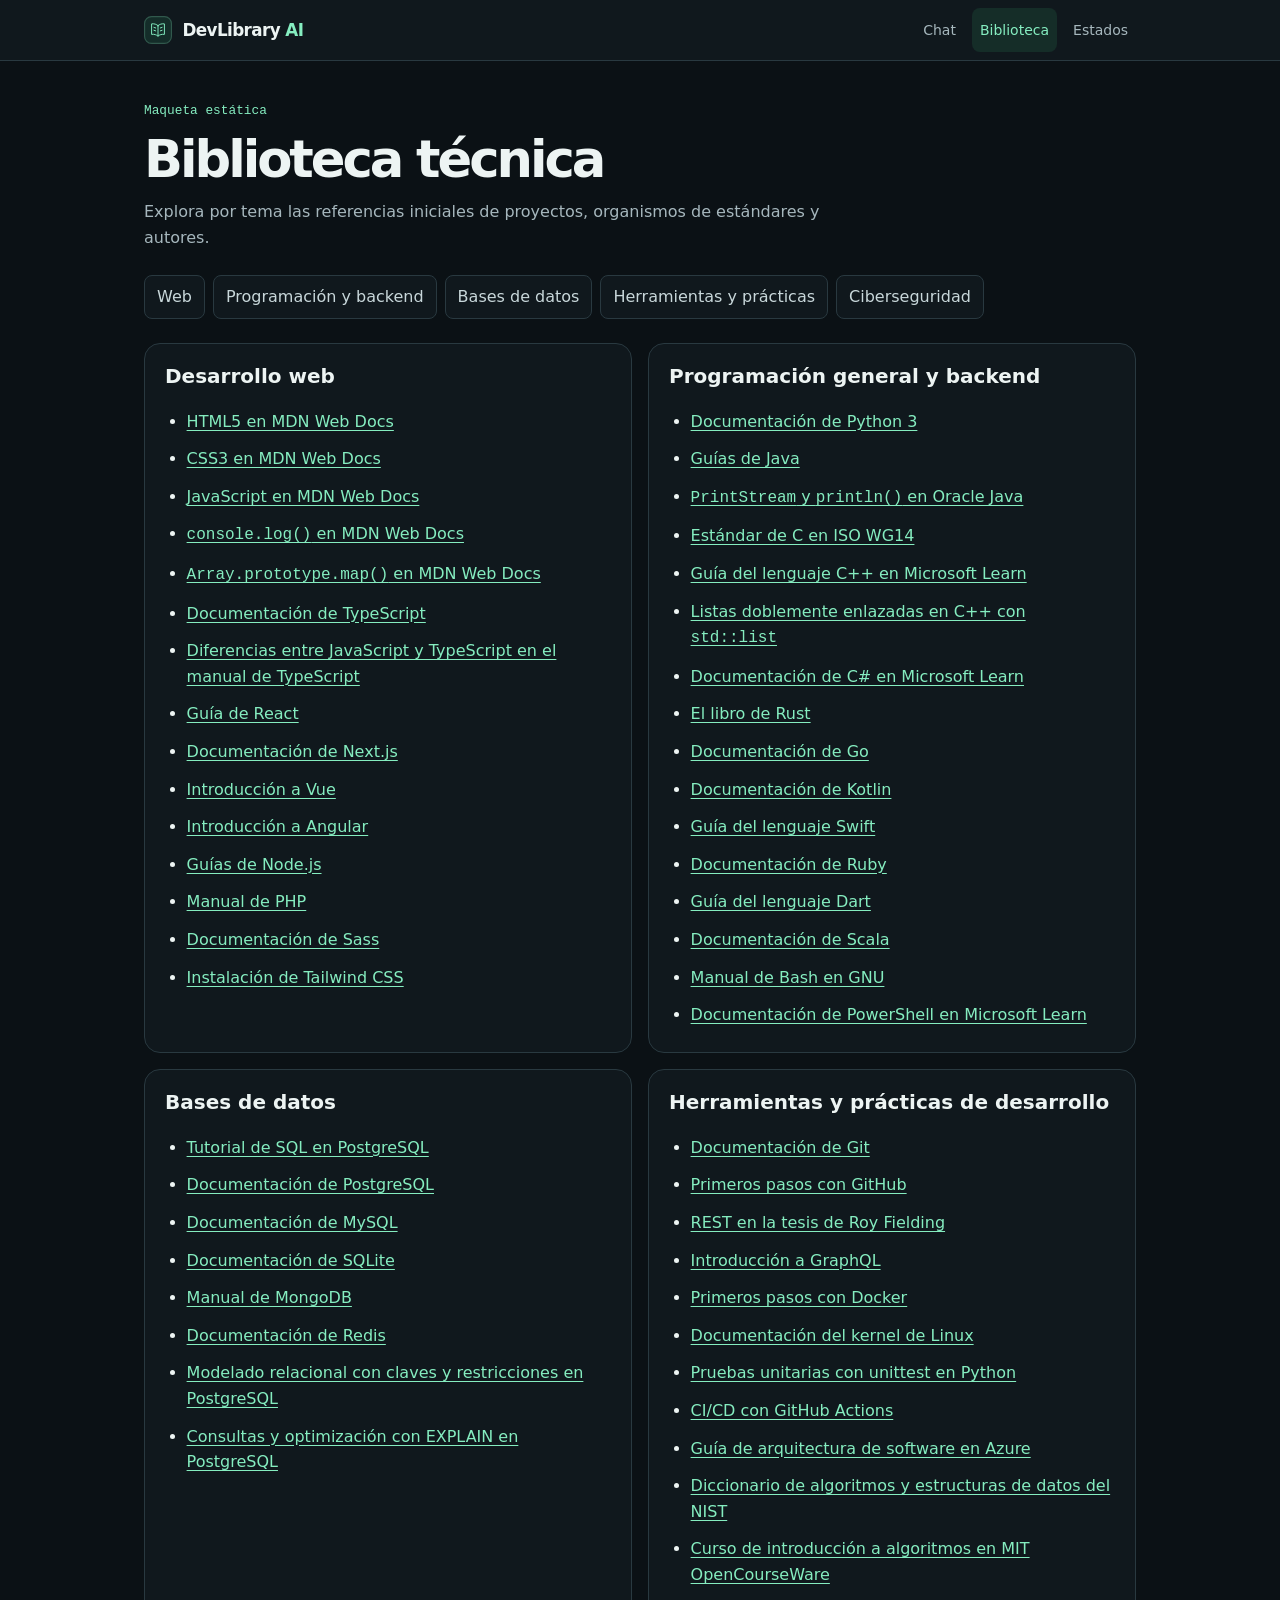
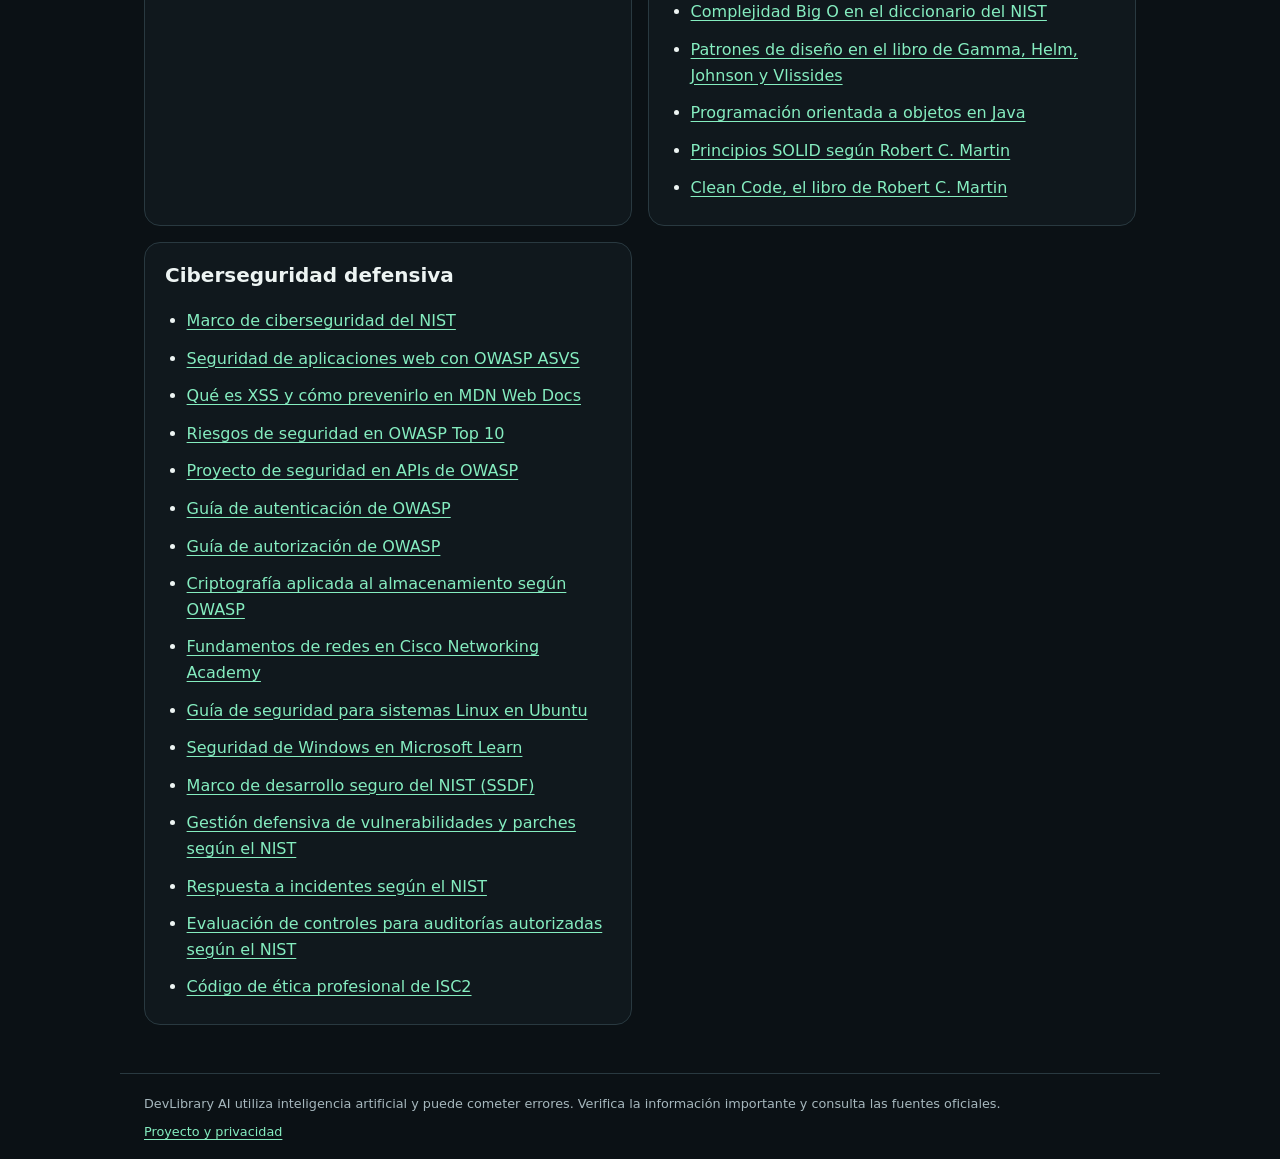
==== commit 6f50d544: "esquema de chat bot, sesion 4 IA" ====
--- a/DevLibrary-AI/biblioteca.html
+++ b/DevLibrary-AI/biblioteca.html
@@ -6,7 +6,7 @@
   <title>Biblioteca técnica | DevLibrary AI</title>
   <meta name="description" content="Referencias iniciales sobre programación, desarrollo de software y ciberseguridad defensiva.">
   <link rel="icon" href="assets/icons/brand.svg" type="image/svg+xml">
-  <link rel="stylesheet" href="css/styles.css?v=html-css">
+  <link rel="stylesheet" href="css/styles.css">
 </head>
 <body class="subpage">
   <a class="skip-link" href="#contenido">Saltar al contenido</a>
@@ -26,6 +26,7 @@
 
   <main class="page" id="contenido" tabindex="-1">
     <header class="page-intro">
+      <p class="eyebrow">Maqueta estática</p>
       <h1>Biblioteca técnica</h1>
       <p>Explora por tema las referencias iniciales de proyectos, organismos de estándares y autores.</p>
     </header>
@@ -145,7 +146,7 @@
   </main>
 
   <footer class="sub-footer">
-    <p>Verifica la información importante en la documentación oficial.</p>
+    <p>DevLibrary AI utiliza inteligencia artificial y puede cometer errores. Verifica la información importante y consulta las fuentes oficiales.</p>
     <p><a href="index.html#proyecto">Proyecto y privacidad</a></p>
   </footer>
 </body>
--- a/DevLibrary-AI/css/styles.css
+++ b/DevLibrary-AI/css/styles.css
@@ -13,7 +13,10 @@
   --mint: #85edc0;
   --mint-bg: #152d28;
   --mint-line: #31594d;
+  --blue-bg: #1b263e;
+  --cyan-bg: #162b35;
   --amber: #f2cca0;
+  --amber-bg: #312620;
   --danger: #ffb5b1;
   --danger-bg: #302123;
   --font: "Inter", system-ui, -apple-system, BlinkMacSystemFont, "Segoe UI", sans-serif;
@@ -33,6 +36,7 @@
   --sidebar: 15.5rem;
   --reading: 46rem;
   --wide: 65rem;
+  --shadow: 0 12px 32px #0003;
 }
 
 /* 2. Normalización y base */
@@ -140,6 +144,22 @@
 .workspace-header__nav [aria-current="page"],
 .sub-nav [aria-current="page"] { color: var(--mint); background: var(--mint-bg); }
 
+.mode {
+  display: inline-flex;
+  align-items: center;
+  gap: var(--s2);
+  color: var(--muted);
+  font-size: .75rem;
+}
+
+.mode::before {
+  content: "";
+  width: .4rem;
+  height: .4rem;
+  border-radius: 50%;
+  background: var(--mint);
+}
+
 .sidebar { display: none; }
 
 /* 4. Bienvenida y sugerencias */
@@ -147,6 +167,7 @@
   display: flex;
   min-inline-size: 0;
   flex-direction: column;
+  background-image: radial-gradient(ellipse at 50% 8%, #15332e65, transparent 58%);
 }
 
 .chat__inner {
@@ -156,6 +177,18 @@
 }
 
 .welcome { text-align: center; margin-block-end: var(--s8); }
+
+.welcome__emblem {
+  display: grid;
+  width: 5.75rem;
+  aspect-ratio: 1;
+  place-items: center;
+  margin: 0 auto var(--s5);
+  border: 1px solid var(--mint-line);
+  border-radius: 1.5rem;
+  background: linear-gradient(145deg, #284a3e, #10221f 70%);
+  box-shadow: 0 0 44px #449d7340;
+}
 
 .welcome__description {
   max-width: 50ch;
@@ -173,30 +206,63 @@
 .suggestions { margin-block-end: var(--s6); }
 .suggestions h2 { margin-block-end: var(--s3); color: var(--soft); font-size: .875rem; }
 
-.question {
+.suggestions__grid {
+  display: grid;
+  gap: var(--s2);
+  list-style: none;
+  padding: 0;
+  margin: 0;
+}
+
+.suggestion {
+  display: grid;
+  grid-template-columns: auto minmax(0, 1fr) auto;
+  gap: var(--s3);
+  align-items: center;
+  height: 100%;
+  width: 100%;
+  text-align: start;
+  min-block-size: 4.25rem;
+  padding: var(--s2) var(--s3);
   border: 1px solid var(--line);
   border-radius: var(--r2);
   background: var(--surface);
-}
-
-.question + .question { margin-block-start: var(--s2); }
-.question:hover, .question[open] { border-color: var(--field-line); }
-
-.question summary {
-  padding: var(--s3) var(--s4);
-  border-radius: var(--r2);
-  cursor: pointer;
-  font-weight: 650;
-}
-
-.question__answer {
-  padding: var(--s3) var(--s4) var(--s4);
-  border-top: 1px solid var(--line);
-}
+  text-decoration: none;
+}
+
+.suggestion:hover { background: var(--panel); border-color: var(--field-line); }
+.suggestion:not(:disabled) { cursor: pointer; }
+
+.suggestion__icon {
+  display: grid;
+  place-items: center;
+  inline-size: 2.1rem;
+  block-size: 2.1rem;
+  border-radius: var(--r1);
+}
+
+.suggestion__icon--web { background: var(--mint-bg); }
+.suggestion__icon--python { background: var(--blue-bg); }
+.suggestion__icon--data { background: var(--cyan-bg); }
+.suggestion__icon--security { background: var(--amber-bg); }
+
+.suggestion strong { display: block; color: var(--text); font-size: .9rem; }
+.suggestion strong + span { display: block; color: var(--muted); font-size: .82rem; }
 
 /* 5. Consulta y pie */
 .chat__composer { display: grid; gap: var(--s2); min-inline-size: 0; }
 .chat__composer label { color: var(--soft); font-size: .875rem; font-weight: 650; }
+
+.chat__input {
+  display: flex;
+  gap: var(--s2);
+  align-items: flex-end;
+  padding: var(--s2);
+  border: 1px solid var(--field-line);
+  border-radius: var(--r3);
+  background: var(--panel);
+  box-shadow: var(--shadow);
+}
 
 .chat__composer textarea {
   display: block;
@@ -208,6 +274,12 @@
   border-radius: var(--r1);
   background: var(--panel);
   resize: vertical;
+}
+
+.chat__input textarea {
+  flex: 1;
+  border-color: transparent;
+  background: transparent;
 }
 
 .chat__composer textarea::placeholder { color: var(--muted); opacity: 1; }
@@ -225,7 +297,26 @@
   background: var(--raised);
 }
 
+.chat__input button { padding: var(--s2); }
 .chat__composer button:disabled { color: var(--muted); cursor: default; }
+.chat__composer button:not(:disabled) { background: var(--mint-bg); border-color: var(--mint-line); cursor: pointer; }
+.chat__composer button:not(:disabled):hover { border-color: var(--mint); }
+
+.chat__history:not([hidden]) {
+  display: grid;
+  gap: var(--s4);
+  max-block-size: min(55vh, 30rem);
+  margin-block-end: var(--s5);
+  padding: var(--s2);
+  overflow-y: auto;
+}
+
+.chat__history .chat__message p { white-space: pre-wrap; }
+.chat__history .chat__message small { display: block; color: var(--muted); }
+#estado-consulta { color: var(--danger); }
+#estado-consulta:empty { margin-block-start: calc(-1 * var(--s2)); }
+.chat__composer [aria-invalid="true"] { border-color: var(--danger); }
+
 .chat__hint,
 .workspace-footer,
 .sub-footer { color: var(--muted); font-size: .8rem; }
@@ -259,6 +350,8 @@
 .page { padding-block: var(--s10) var(--s12); }
 .page-intro { max-inline-size: 68ch; display: grid; gap: var(--s3); margin-block-end: var(--s6); }
 .page-intro p { color: var(--muted); }
+.eyebrow { color: var(--mint); font: .8rem/1.5 var(--mono); }
+.page-intro .eyebrow { color: var(--mint); }
 .sub-footer { padding-block: var(--s5); border-block-start: 1px solid var(--line); }
 .sub-footer p + p { margin-block-start: var(--s2); }
 
@@ -385,14 +478,42 @@
 }
 
 .status-box--error { border-inline-start-color: var(--danger); background: var(--danger-bg); }
-.status-box--loading { border-inline-start-color: var(--mint); }
+.status-box--loading { min-block-size: 6rem; border-inline-start-color: var(--mint); }
 .status-box--neutral { border-inline-start-color: var(--amber); }
-.status-box--error:target { outline: 2px solid var(--danger); outline-offset: 3px; }
+
+.chat__connection { margin-block-end: var(--s3); }
+.chat__connection:empty { margin: 0; padding: 0; border: 0; }
+.chat__pending { min-block-size: auto; }
+.chat__history .status-box h2 { font-size: 1rem; }
+
+.chat__retry {
+  justify-self: start;
+  padding: var(--s2) var(--s3);
+  border: 1px solid var(--field-line);
+  border-radius: var(--r1);
+  background: var(--raised);
+  color: var(--text);
+}
+
+.chat__retry:not(:disabled) { cursor: pointer; }
+.chat__retry:not(:disabled):hover { border-color: var(--mint); }
+
+.status-box--loading::before {
+  content: "";
+  inline-size: .85rem;
+  block-size: .85rem;
+  border: 2px solid var(--mint-line);
+  border-inline-end-color: var(--mint);
+  border-radius: 50%;
+  animation: rotate 1.1s linear infinite;
+}
+
+@keyframes rotate { to { transform: rotate(360deg); } }
 
 /* 7. Adaptación */
 @media (min-width: 35rem) {
   .workspace-header__nav { flex-basis: auto; order: 0; }
-  .catalog-grid { grid-template-columns: repeat(2, minmax(0, 1fr)); }
+  .suggestions__grid, .catalog-grid { grid-template-columns: repeat(2, minmax(0, 1fr)); }
   .chat__inner { padding-inline: var(--s6); }
   .page, .sub-header__inner, .sub-footer { padding-inline: var(--s6); }
   .catalog-card, .state { padding: var(--s5); }
@@ -439,6 +560,16 @@
   }
 
   .sidebar__nav a:hover { background: var(--raised); color: var(--text); }
+  .sidebar__nav img { flex: none; }
+  .sidebar__nav .sidebar__new {
+    min-block-size: 2.75rem;
+    justify-content: center;
+    border: 1px solid var(--mint-line);
+    background: var(--mint-bg);
+    color: var(--mint);
+    font-weight: 650;
+  }
+
   .sidebar__section h2 {
     padding-inline: var(--s2);
     margin-block-end: var(--s1);
@@ -448,6 +579,11 @@
 
   .sidebar__section ul { margin: 0; padding: 0; list-style: none; }
   .sidebar__nav .sidebar__about { margin-block-start: auto; border-block-start: 1px solid var(--line); border-radius: 0; }
+  .chat { justify-content: center; }
   .chat__inner { padding-block-start: var(--s10); }
   .welcome { margin-block-end: var(--s10); }
 }
+
+@media (prefers-reduced-motion: reduce) {
+  .status-box--loading::before { animation: none; }
+}
